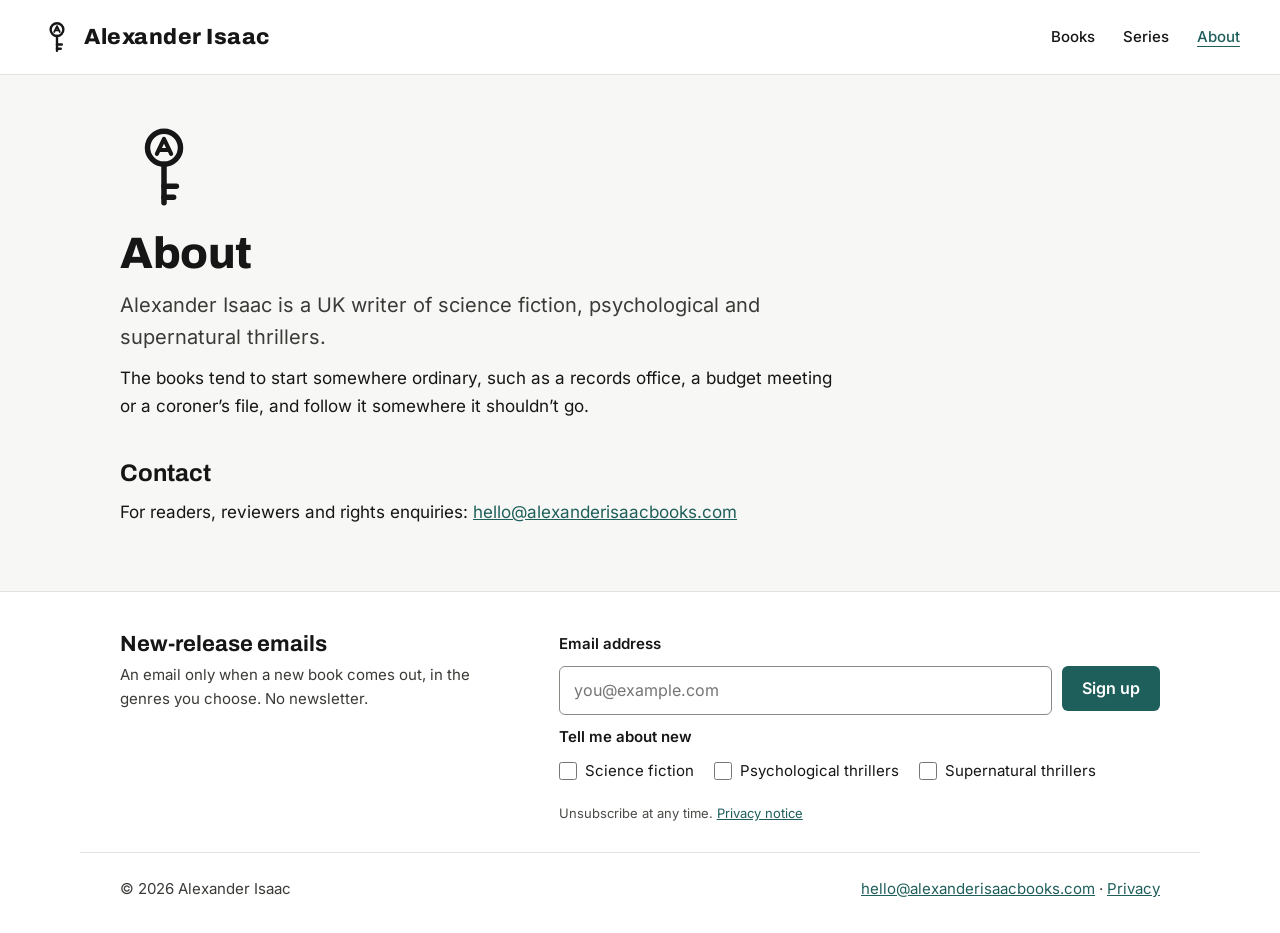
==== about/index.html @ cedf2144 "First version of the site Co-Authored-By: Claude Opus 5.5 <noreply@anthropic.com> Claude-Session: ht" ====
<!doctype html>
<html lang="en-GB">
<head>
<meta charset="utf-8">
<meta name="viewport" content="width=device-width, initial-scale=1">
<title>About | Alexander Isaac</title>
<meta name="description" content="About Alexander Isaac, a UK writer of science fiction, psychological thrillers and supernatural thrillers.">
<link rel="canonical" href="https://alexanderisaacbooks.com/about/">
<meta property="og:type" content="website">
<meta property="og:site_name" content="Alexander Isaac">
<meta property="og:title" content="About | Alexander Isaac">
<meta property="og:description" content="About Alexander Isaac, a UK writer of science fiction, psychological thrillers and supernatural thrillers.">
<meta property="og:url" content="https://alexanderisaacbooks.com/about/">
<meta property="og:image" content="https://alexanderisaacbooks.com/assets/img/share.png">
<meta name="theme-color" content="#FFFFFF">
<link rel="icon" href="/favicon.ico" sizes="32x32">
<link rel="icon" href="/assets/img/icon.svg" type="image/svg+xml">
<link rel="apple-touch-icon" href="/assets/img/apple-touch-icon.png">
<link rel="preload" href="/assets/fonts/inter-latin-400-normal.woff2" as="font" type="font/woff2" crossorigin>
<link rel="preload" href="/assets/fonts/archivo-latin-800-normal.woff2" as="font" type="font/woff2" crossorigin>
<link rel="stylesheet" href="/assets/css/site.css">
</head>
<body>
<a class="skip" href="#main">Skip to content</a>
<header class="site-header">
<a class="brand" href="/"><svg aria-hidden="true" viewBox="0 0 64 64" fill="none" stroke="currentColor" stroke-width="4.5" stroke-linecap="round" stroke-linejoin="round"><circle cx="32" cy="18" r="12"/><path d="M26.8 22.5 L32 11.5 L37.2 22.5 M28.4 19.6 H35.6" stroke-width="3.5"/><path d="M32 30 V58"/><path d="M32 46 H41"/><path d="M32 54 H39"/></svg>Alexander Isaac</a>
<nav class="site-nav" aria-label="Main"><ul><li><a href="/books/">Books</a></li><li><a href="/series/a-cautionary-tale/">Series</a></li><li><a href="/about/" aria-current="page">About</a></li></ul></nav>
</header>
<main id="main">
<section class="wrap page-head" style="padding-bottom:64px">
<div class="about-mark"><svg aria-hidden="true" viewBox="0 0 64 64" fill="none" stroke="currentColor" stroke-width="4" stroke-linecap="round" stroke-linejoin="round"><circle cx="32" cy="18" r="12"/><path d="M26.8 22.5 L32 11.5 L37.2 22.5 M28.4 19.6 H35.6" stroke-width="3"/><path d="M32 30 V58"/><path d="M32 46 H41"/><path d="M32 54 H39"/></svg></div>
<h1>About</h1>
<div class="prose">
<p class="lede" style="margin-top:12px">Alexander Isaac is a UK writer of <span data-genre-line data-lowercase>science fiction, psychological and supernatural thrillers</span>.</p>
<p>The books tend to start somewhere ordinary, such as a records office, a budget meeting or a coroner’s file, and follow it somewhere it shouldn’t go.</p>
<!-- HOW THE BOOKS ARE MADE: add the agreed one-sentence statement on the author's role and AI use here, before launch.
<h2>How the books are made</h2>
<p>...</p>
-->
<h2>Contact</h2>
<p>For readers, reviewers and rights enquiries: <a href="mailto:hello@alexanderisaacbooks.com">hello@alexanderisaacbooks.com</a></p>
</div>
</section>
</main>
<footer class="site-footer">
<div class="wrap footer-signup">
<div class="intro">
<h2 id="list">New-release emails</h2>
<p>An email only when a new book comes out, in the genres you choose. No newsletter.</p>
</div>
<form class="signup" data-signup aria-labelledby="list" novalidate>
<label class="field hide-when-done" for="footer-email">Email address</label>
<div class="row hide-when-done">
<input id="footer-email" type="email" name="email_address" autocomplete="email" placeholder="you@example.com" required>
<button class="btn" type="submit">Sign up</button>
</div>
<fieldset class="hide-when-done"><legend>Tell me about new</legend><div class="genre-boxes" data-genres></div></fieldset>
<div class="hp" aria-hidden="true"><label>Leave this empty <input type="text" name="website" tabindex="-1" autocomplete="off"></label></div>
<p class="msg" role="status" aria-live="polite"></p>
<p class="fine hide-when-done">Unsubscribe at any time. <a href="/privacy/">Privacy notice</a></p>
</form>
</div>
<div class="wrap footer-base">
<!-- When the author pages exist, add: <div>Follow Alexander Isaac on <a href="...">Amazon</a> · <a href="...">BookBub</a> · <a href="...">Goodreads</a></div> -->
<div>© 2026 Alexander Isaac</div>
<div><a href="mailto:hello@alexanderisaacbooks.com">hello@alexanderisaacbooks.com</a> · <a href="/privacy/">Privacy</a></div>
</div>
</footer>
<script src="/assets/js/site.js" defer></script>
</body>
</html>
---- assets/css/site.css ----
/* Alexander Isaac: site styles. Fonts are hosted here, so no third-party requests. */
@font-face{font-family:Archivo;src:url(../fonts/archivo-latin-700-normal.woff2) format("woff2");font-weight:700;font-display:swap}
@font-face{font-family:Archivo;src:url(../fonts/archivo-latin-800-normal.woff2) format("woff2");font-weight:800;font-display:swap}
@font-face{font-family:Inter;src:url(../fonts/inter-latin-400-normal.woff2) format("woff2");font-weight:400;font-display:swap}
@font-face{font-family:Inter;src:url(../fonts/inter-latin-500-normal.woff2) format("woff2");font-weight:500;font-display:swap}
@font-face{font-family:Inter;src:url(../fonts/inter-latin-600-normal.woff2) format("woff2");font-weight:600;font-display:swap}
@font-face{font-family:"Bebas Neue";src:url(../fonts/bebas-neue-latin-400-normal.woff2) format("woff2");font-display:swap}
@font-face{font-family:"Share Tech Mono";src:url(../fonts/share-tech-mono-latin-400-normal.woff2) format("woff2");font-display:swap}

:root{
  --ground:#F7F7F5; --paper:#FFFFFF; --ink:#161616; --ink-2:#3A3A37; --ink-3:#4A4A46;
  --rule:#E2E2DE; --field:#8A8A84; --accent:#1F5F5B; --accent-dark:#123B38;
  --caution:#F2C200; --night:#0B0B0B;
  --head:Archivo,system-ui,sans-serif; --body:Inter,system-ui,sans-serif;
}
*,*::before,*::after{box-sizing:border-box}
[hidden]{display:none!important}
.msg:empty{display:none}
html{-webkit-text-size-adjust:100%}
body{margin:0;background:var(--ground);color:var(--ink);font:400 17px/1.6 var(--body)}
a{color:var(--accent)} a:hover{color:var(--accent-dark)}
img{max-width:100%;height:auto;display:block}
h1,h2,h3{font-family:var(--head);line-height:1.15;margin:0}
p{margin:0}
:focus-visible{outline:3px solid var(--accent);outline-offset:2px}
.skip{position:absolute;left:-9999px;top:0;background:var(--paper);padding:10px 16px;z-index:10}
.skip:focus{left:12px;top:12px}
.wrap{max-width:1120px;margin:0 auto;padding-left:40px;padding-right:40px}
.visually-hidden{position:absolute!important;width:1px;height:1px;overflow:hidden;clip:rect(0 0 0 0);white-space:nowrap}

/* Header */
.site-header{display:flex;flex-wrap:wrap;align-items:center;justify-content:space-between;gap:16px 32px;padding:20px 40px;border-bottom:1px solid var(--rule);background:var(--paper)}
.brand{display:inline-flex;align-items:center;gap:10px;font:800 22px/1 var(--head);letter-spacing:.5px;text-decoration:none;color:var(--ink)}
.brand:hover{color:var(--ink)}
.brand svg{width:34px;height:34px;flex:none}
.site-nav ul{display:flex;flex-wrap:wrap;gap:8px 28px;list-style:none;margin:0;padding:0;font-size:15px;font-weight:500}
.site-nav a{color:var(--ink);text-decoration:none}
.site-nav a:hover,.site-nav a[aria-current=page]{color:var(--accent);text-decoration:underline;text-underline-offset:4px}

/* Type helpers */
.eyebrow{font-size:13px;font-weight:600;letter-spacing:1.2px;text-transform:uppercase;color:var(--ink-3)}
.lede{font-size:20px;color:var(--ink-2)}
.muted{color:var(--ink-2)}
.small{font-size:15px;color:var(--ink-3)}
.page-head{padding-top:48px;padding-bottom:36px}
.page-head h1{font-weight:800;font-size:44px;letter-spacing:-.5px;line-height:1.1}
.page-head .lede{margin-top:8px}
.section{padding-top:56px;padding-bottom:64px}
.section h2{font-weight:700;font-size:30px}

/* Buttons */
.btn{display:inline-block;font:600 16px/1.2 var(--body);padding:13px 20px;border:0;border-radius:6px;background:var(--accent);color:#fff;cursor:pointer;text-decoration:none}
.btn:hover{background:var(--accent-dark);color:#fff}
.btn-light{background:#fff;color:var(--night)} .btn-light:hover{background:#E6E6E1;color:var(--night)}
.btn-ghost-light{background:transparent;border:1.5px solid #F2F2EE;color:#F2F2EE;padding:11.5px 20px}
.btn-ghost-light:hover{background:#1c1c1c;color:#fff}
.btn[disabled]{opacity:.6;cursor:wait}

/* Sign-up forms */
.signup{display:flex;flex-direction:column;gap:10px;max-width:480px}
.signup.card{padding:22px;border:1px solid var(--rule);border-radius:8px;background:var(--paper)}
.signup label.field{font-weight:600;font-size:15px}
.signup input[type=email]{font:inherit;font-size:16px;padding:11px 14px;border:1.5px solid var(--field);border-radius:6px;background:#fff;color:var(--ink);width:100%}
.signup fieldset{border:0;padding:0;margin:0}
.signup legend{font-weight:600;font-size:15px;padding:0}
.genre-boxes{display:flex;flex-wrap:wrap;gap:0 20px;font-size:15px}
.genre-boxes label{display:flex;gap:8px;align-items:center;min-height:44px;cursor:pointer}
.genre-boxes input{width:18px;height:18px;accent-color:var(--accent);margin:0}
.signup .btn{align-self:flex-start}
.signup .fine{font-size:13px;color:var(--ink-3)}
.signup .msg{font-size:15px;font-weight:600;min-height:0}
.signup .msg.error{color:#9B1C1C}
.signup .msg.ok{color:var(--accent)}
.signup.done .hide-when-done{display:none}
.hp{position:absolute;left:-9999px;width:1px;height:1px;overflow:hidden}
.row{display:flex;flex-wrap:wrap;gap:10px}
.row input[type=email]{flex:1 1 240px;width:auto;min-width:0}

/* Dark feature band */
.band-dark{background:var(--night);color:#F2F2EE}
.band-dark .wrap{padding-top:64px;padding-bottom:64px;display:flex;flex-wrap:wrap;gap:56px;align-items:center}
.band-dark .eyebrow{color:#E07A70;font-size:14px;letter-spacing:1.5px}
.band-dark h2{font:400 76px/.95 "Bebas Neue",var(--head);letter-spacing:2px;margin-top:12px}
.band-dark .hook{margin-top:18px;font-size:23px;line-height:1.4;font-weight:500}
.band-dark .blurb{margin-top:14px;color:#C9C9C3;max-width:560px}
.band-dark .signup.card{background:#151515;border-color:#3A3A3A;color:#F2F2EE;margin-top:28px}
.band-dark .signup input[type=email]{border-color:#6A6A66}
.band-dark .signup .fine{color:#B5B5AF}
.band-dark .signup .fine a{color:#9FD3CE}
.band-dark .signup .msg.ok{color:#9FD3CE}
.band-dark .signup .msg.error{color:#FF9C92}
.band-dark .genre-boxes input{accent-color:#9FD3CE}
.band-copy{flex:1 1 420px;min-width:0}

/* Covers (drawn in CSS until real cover images are added) */
.cover{flex:none;border-radius:3px;overflow:hidden;box-shadow:0 10px 24px rgba(0,0,0,.18)}
.cover img{width:100%;height:100%;object-fit:cover}
.cover-its{width:280px;height:448px;background:#000;border:1px solid #2A2A2A;border-radius:4px;box-shadow:0 18px 40px rgba(0,0,0,.6);display:flex;flex-direction:column;align-items:center;justify-content:space-between;padding:52px 24px 36px}
.cover-its .clock{font:400 82px/1 "Share Tech Mono",monospace;color:#C62A1F;text-shadow:0 0 18px rgba(198,42,31,.7);letter-spacing:4px;margin-top:56px}
.cover-its .t{font:400 52px/1 "Bebas Neue",sans-serif;letter-spacing:4px;color:#fff;text-align:center}
.cover-its .a{font:400 20px/1 "Bebas Neue",sans-serif;letter-spacing:5px;color:#BDBDBD;margin-top:16px;text-align:center}
.cover-its.sm{width:160px;height:256px;padding:28px 12px 20px}
.cover-its.sm .clock{font-size:46px;margin-top:30px;letter-spacing:2px}
.cover-its.sm .t{font-size:30px;letter-spacing:2px}
.cover-its.sm .a{font-size:12px;letter-spacing:3px;margin-top:10px}
.cover-hwc{width:140px;height:224px;background:var(--caution);display:flex;flex-direction:column;justify-content:space-between}
.cover-hwc .stripe{height:12px;background:repeating-linear-gradient(-45deg,#111 0 7px,var(--caution) 7px 14px)}
.cover-hwc .t{text-align:center;font-family:"Bebas Neue",sans-serif;color:#111;line-height:.88}
.cover-hwc .l1{font-size:34px} .cover-hwc .l2{font-size:20px;letter-spacing:4px} .cover-hwc .l3{font-size:44px}
.cover-hwc .a{font-size:14px;letter-spacing:2px;margin-top:18px}
.cover-hwc.lg{width:220px;height:352px}
.cover-hwc.lg .stripe{height:18px;background:repeating-linear-gradient(-45deg,#111 0 10px,var(--caution) 10px 20px)}
.cover-hwc.lg .l1{font-size:54px} .cover-hwc.lg .l2{font-size:30px;letter-spacing:6px} .cover-hwc.lg .l3{font-size:70px} .cover-hwc.lg .a{font-size:20px;margin-top:26px}
.cover-hwc.sm{width:160px;height:256px}
.cover-hwc.sm .l1{font-size:38px} .cover-hwc.sm .l2{font-size:22px} .cover-hwc.sm .l3{font-size:50px} .cover-hwc.sm .a{font-size:15px}

/* Book cards */
.cards{display:grid;grid-template-columns:repeat(auto-fit,minmax(320px,1fr));gap:40px 32px;margin-top:28px}
.book{display:flex;gap:24px;align-items:flex-start}
.book h3{font-size:24px;font-weight:700;margin-top:6px}
.book .desc{margin-top:8px;color:var(--ink-2)}
.book .status{margin-top:8px;font-size:15px;color:var(--ink-3)}
.book .actions{display:flex;flex-wrap:wrap;gap:12px 18px;align-items:center;margin-top:14px}
.book .actions a.more{font-weight:600}
.book .signup{margin-top:16px}
.book-body{min-width:0;flex:1}

/* Books page */
.genre-group{padding-top:40px;padding-bottom:16px;border-top:1px solid var(--rule)}
.genre-group:first-of-type{border-top:0}
.genre-group > h2{font-size:28px}
.series-head{display:flex;flex-wrap:wrap;align-items:baseline;gap:6px 18px;margin-top:22px}
.series-head h3{font-size:22px}
.series-head a{font-weight:600;font-size:15px}
.list-books{margin-top:20px;display:flex;flex-direction:column;gap:36px}
.list-books .book{gap:28px}

/* Series page */
.series-hero{background:var(--paper);border-bottom:1px solid var(--rule)}
.series-hero .wrap{padding-top:48px;padding-bottom:44px}
.series-hero h1{font-weight:800;font-size:44px;letter-spacing:-.5px;margin-top:6px}
.series-book{display:flex;flex-wrap:wrap;gap:40px;align-items:flex-start;margin-top:28px}
.series-book .book-body{flex:1 1 380px}
.series-book h3{font-size:28px;font-weight:700;margin-top:6px}
.series-book .hook{margin-top:10px;font-size:20px;font-weight:500}
.series-book .desc{margin-top:12px;color:var(--ink-2);max-width:640px}
.next-box{margin-top:48px;padding:24px;border:1px dashed var(--field);border-radius:8px;max-width:640px}
.next-box h2{font-size:22px}
.next-box p{margin-top:6px;color:var(--ink-2)}

/* Prose pages (About, Privacy) */
.prose{max-width:720px}
.prose h2{font-size:24px;font-weight:700;margin-top:40px}
.prose h3{font-size:19px;font-weight:700;margin-top:28px}
.prose p,.prose ul{margin-top:12px}
.prose ul{padding-left:22px}
.prose li{margin-top:6px}
.about-mark{width:88px;height:88px;color:var(--ink);margin-bottom:18px}

/* Footer */
.site-footer{border-top:1px solid var(--rule);background:var(--paper);margin-top:0}
.footer-signup{display:flex;flex-wrap:wrap;gap:24px 48px;align-items:flex-start;padding-top:40px;padding-bottom:28px;border-bottom:1px solid var(--rule)}
.footer-signup .intro{flex:1 1 300px;min-width:0}
.footer-signup .intro h2{font-size:22px;font-weight:700}
.footer-signup .intro p{margin-top:6px;font-size:15px;color:var(--ink-2)}
.footer-signup .signup{flex:2 1 420px;max-width:none}
.footer-base{display:flex;flex-wrap:wrap;gap:16px 32px;justify-content:space-between;padding-top:24px;padding-bottom:32px;font-size:15px;color:var(--ink-2)}

@media (max-width:640px){
  body{font-size:16px}
  .wrap{padding-left:20px;padding-right:20px}
  .site-header{padding:16px 20px}
  .page-head h1,.series-hero h1{font-size:34px}
  .band-dark .wrap{padding-top:44px;padding-bottom:44px;gap:32px}
  .band-dark h2{font-size:56px}
  .cover-its{width:200px;height:320px;padding:36px 16px 24px}
  .cover-its .clock{font-size:58px;margin-top:36px}
  .cover-its .t{font-size:38px}
  .book{flex-direction:column}
  .cards{grid-template-columns:1fr}
}
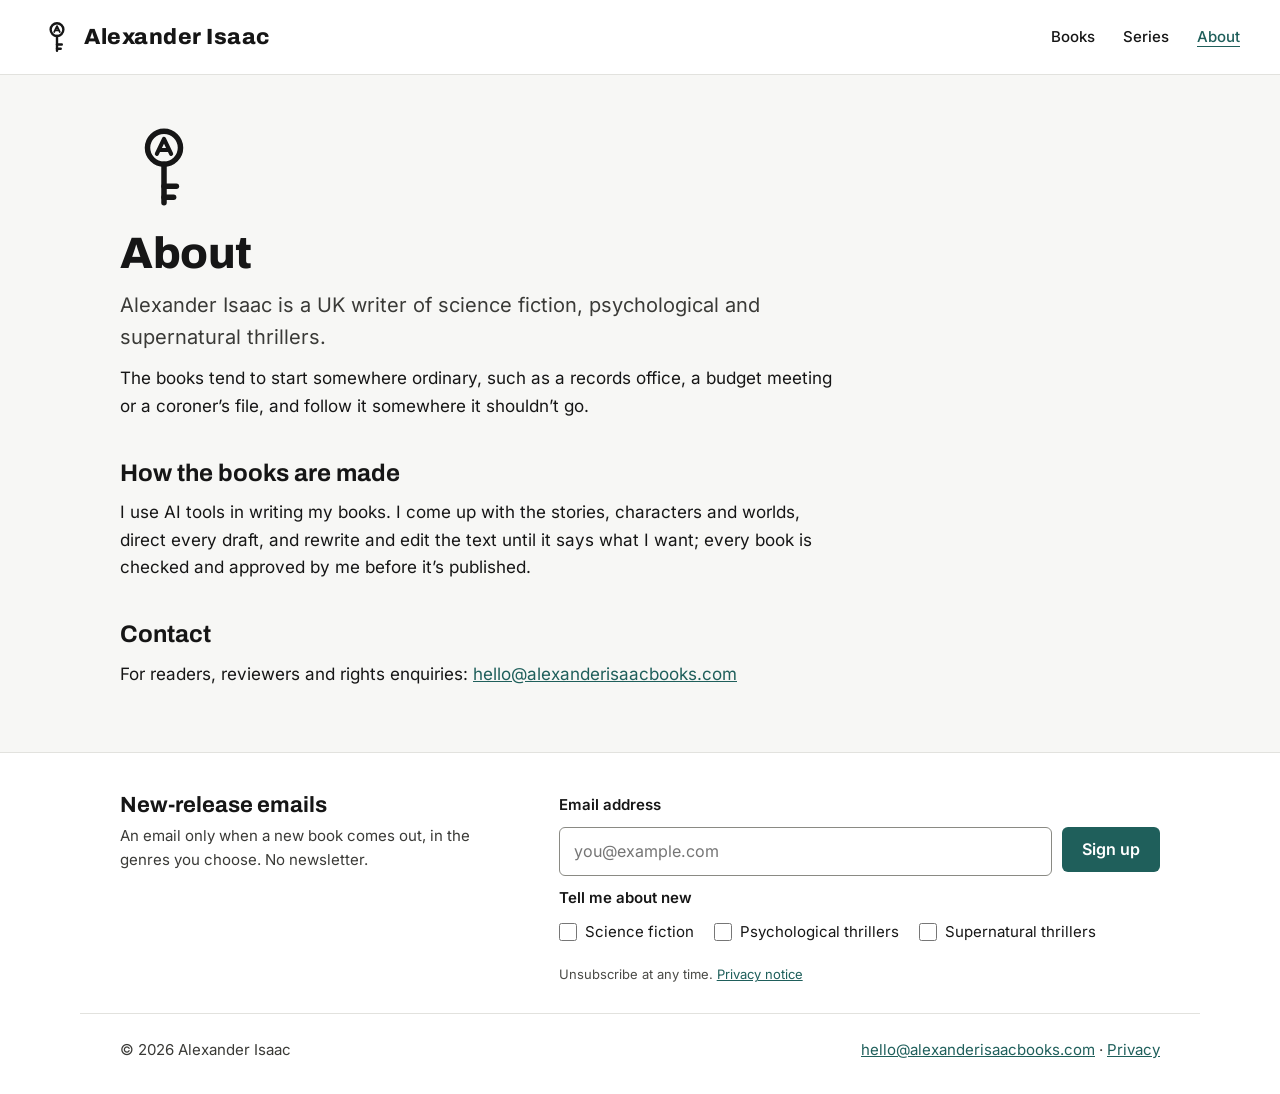
==== commit 56fe9652: "About: how the books are made Co-Authored-By: Claude Opus 5.5 <noreply@anthropic.com> Claude-Session" ====
--- a/about/index.html
+++ b/about/index.html
@@ -33,10 +33,8 @@
 <div class="prose">
 <p class="lede" style="margin-top:12px">Alexander Isaac is a UK writer of <span data-genre-line data-lowercase>science fiction, psychological and supernatural thrillers</span>.</p>
 <p>The books tend to start somewhere ordinary, such as a records office, a budget meeting or a coroner’s file, and follow it somewhere it shouldn’t go.</p>
-<!-- HOW THE BOOKS ARE MADE: add the agreed one-sentence statement on the author's role and AI use here, before launch.
 <h2>How the books are made</h2>
-<p>...</p>
--->
+<p>I use AI tools in writing my books. I come up with the stories, characters and worlds, direct every draft, and rewrite and edit the text until it says what I want; every book is checked and approved by me before it’s published.</p>
 <h2>Contact</h2>
 <p>For readers, reviewers and rights enquiries: <a href="mailto:hello@alexanderisaacbooks.com">hello@alexanderisaacbooks.com</a></p>
 </div>
--- a/assets/css/site.css
+++ b/assets/css/site.css
@@ -114,6 +114,10 @@
 .cover-hwc.sm{width:160px;height:256px}
 .cover-hwc.sm .l1{font-size:38px} .cover-hwc.sm .l2{font-size:22px} .cover-hwc.sm .l3{font-size:50px} .cover-hwc.sm .a{font-size:15px}
 
+.cover-img{width:280px;height:448px;border-radius:4px;border:1px solid #2A2A2A;box-shadow:0 18px 40px rgba(0,0,0,.45)}
+.cover-img.sm{width:160px;height:256px;box-shadow:0 10px 24px rgba(0,0,0,.25)}
+@media (max-width:640px){.cover-img{width:200px;height:320px}.cover-img.sm{width:160px;height:256px}}
+
 /* Book cards */
 .cards{display:grid;grid-template-columns:repeat(auto-fit,minmax(320px,1fr));gap:40px 32px;margin-top:28px}
 .book{display:flex;gap:24px;align-items:flex-start}
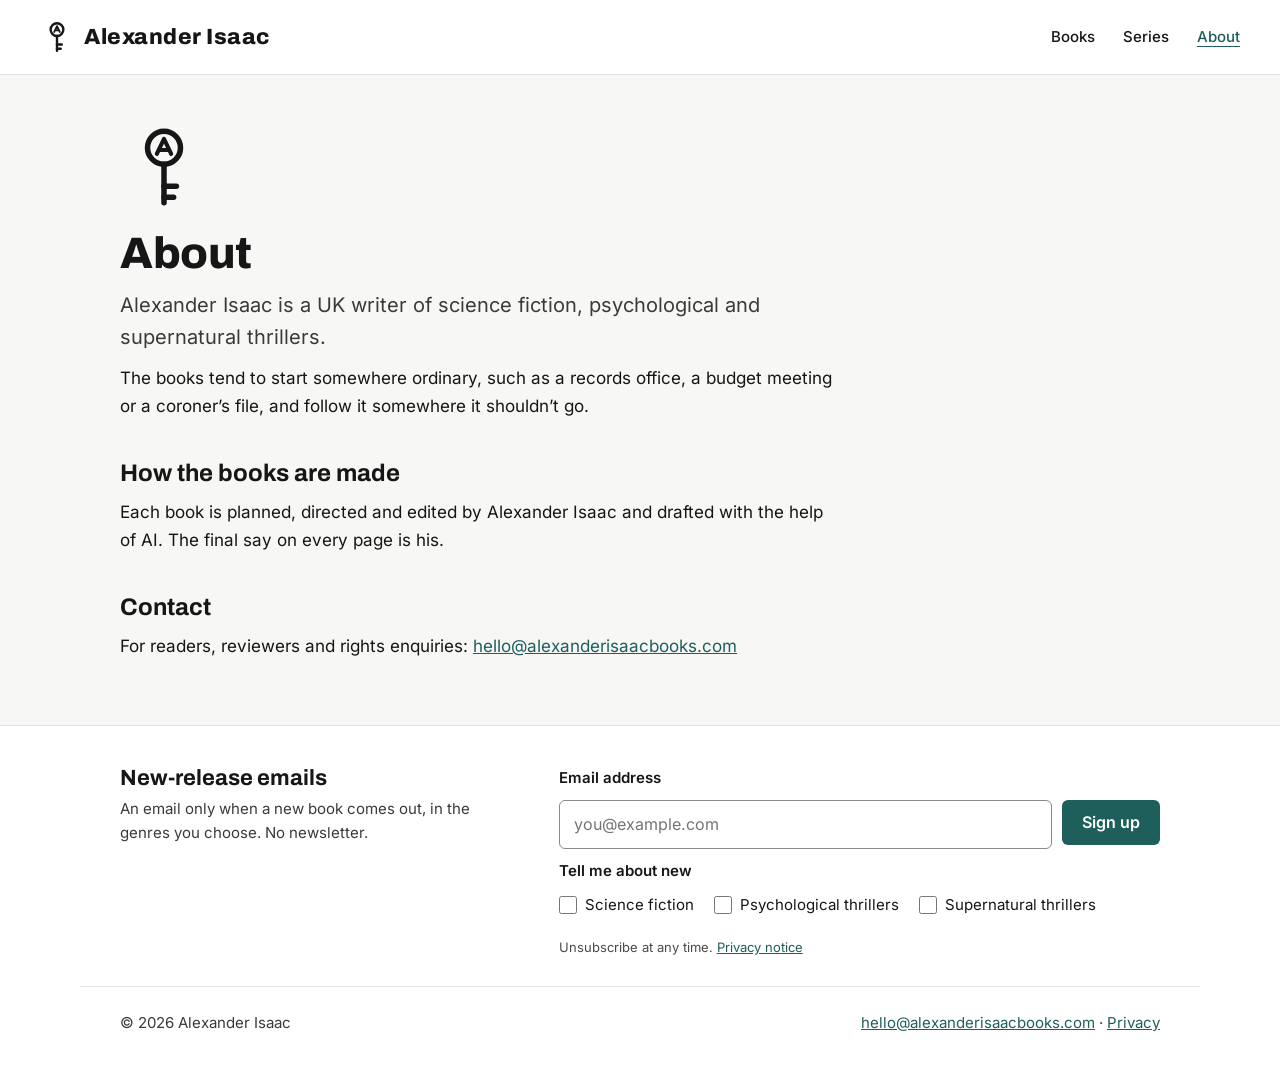
==== commit 5e1a6267: "Books: fix Handle With Caution blurb; About: agreed AI wording The Books page blurb switched from 'i" ====
--- a/about/index.html
+++ b/about/index.html
@@ -34,7 +34,7 @@
 <p class="lede" style="margin-top:12px">Alexander Isaac is a UK writer of <span data-genre-line data-lowercase>science fiction, psychological and supernatural thrillers</span>.</p>
 <p>The books tend to start somewhere ordinary, such as a records office, a budget meeting or a coroner’s file, and follow it somewhere it shouldn’t go.</p>
 <h2>How the books are made</h2>
-<p>I use AI tools in writing my books. I come up with the stories, characters and worlds, direct every draft, and rewrite and edit the text until it says what I want; every book is checked and approved by me before it’s published.</p>
+<p>Each book is planned, directed and edited by Alexander Isaac and drafted with the help of AI. The final say on every page is his.</p>
 <h2>Contact</h2>
 <p>For readers, reviewers and rights enquiries: <a href="mailto:hello@alexanderisaacbooks.com">hello@alexanderisaacbooks.com</a></p>
 </div>
